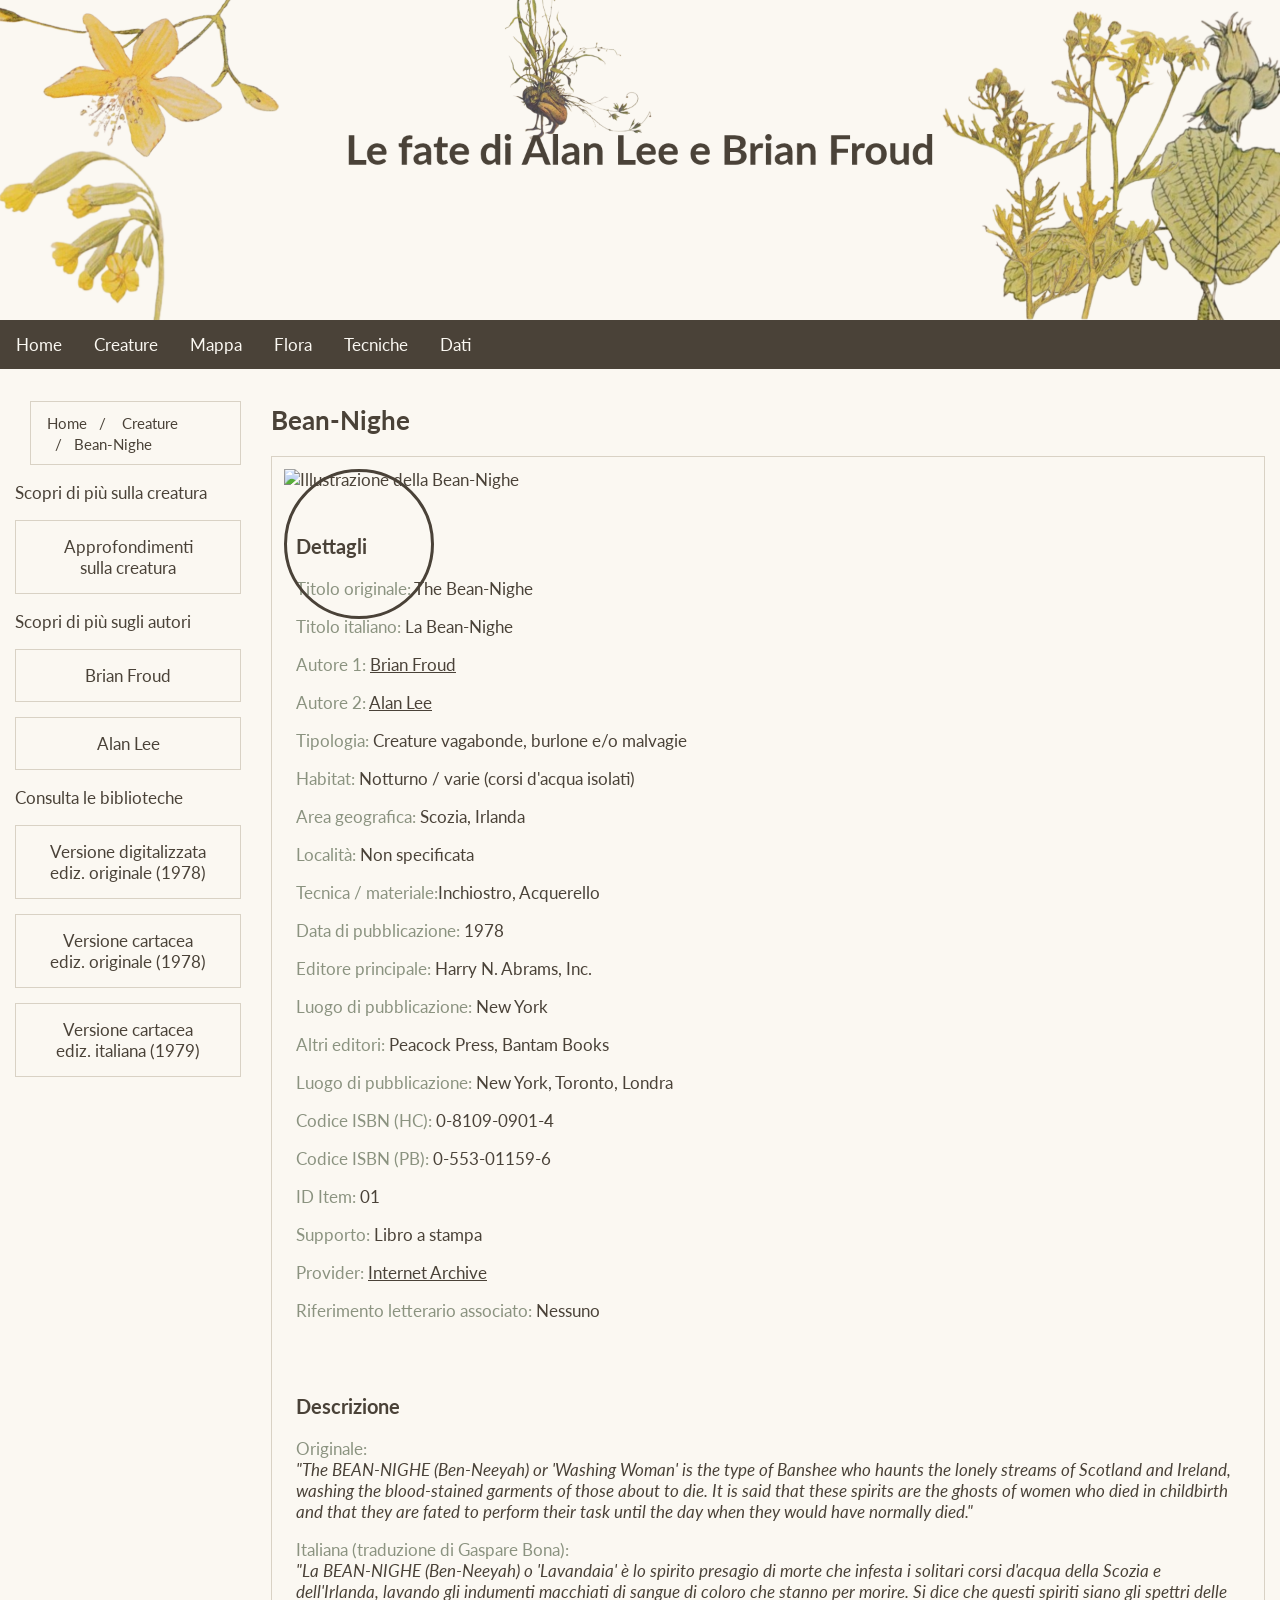
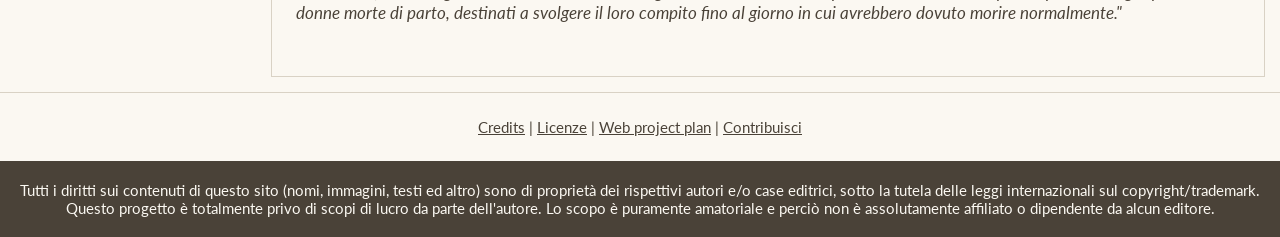
==== item.html @ 956781c7 "upload Le_fate_di_Alan_Lee_e_Brian_Froud" ====
<!DOCTYPE html>
<html lang="it">
  <head>
    <title>Le fate di Alan Lee e Brian Froud</title>
    <meta charset="utf-8" />
    <meta name="viewport" content="width=device-width, initial-scale=1" />
    <link rel="stylesheet" type="text/css" href="style/style.css" />
    <link rel="schema.DC" href="http://purl.org/dc/elements/1.1/" />
    <meta name="DC.Title" content="Le fate di Alan Lee e Brian Froud" />
    <meta name="DC.Creator" content="Ilaria Macchia" />
    <meta name="DC.Subject" content="Faeries, Alan Lee, Brian Froud, Illustrazioni, Tassonomia fantastica" />
    <meta name="DC.Description" content="Un sito web contenente le 185 illustrazioni del libro 'Fate' ('Faeries' in originale) di Alan Lee e Brian Froud." />
    <meta name="DC.Publisher" content="Github Pages" />
    <meta name="DC.Date" content="10-2026" />
    <meta name="DC.Type" content="InteractiveResource" />
    <meta name="DC.Format" content="text/html" />
    <meta name="DC.Source" content="Lee, Alan; Froud, Brian. Faeries. New York : Harry N. Abrams, Inc., 1978 (ISBN: 978-0-8109-0901-4)" />
    <meta name="DC.Language" content="it" />
    <meta name="DC.Rights" content="Progetto amatoriale senza scopo di lucro.">
  </head>
  <body>
    <!-- header -->
    <header>
      <div class="header">
        <a href="index.html" title="Vai alla home">
        <img src="img/layout/header.png" class="center responsive" alt="Piante e creatura presenti nell'opera"></a>
      </div>
    </header>
    
    <!-- navigation bar -->
    <nav>
      <div class="topnav">
        <a href="index.html" title="Vai alla home">Home</a>
        <a href="list-items.html" title="Vai al catalogo delle creature">Creature</a>
        <a href="mappa.html" title="Vai alla mappa">Mappa</a>
        <a href="#" title="Vai al catalogo della flora">Flora</a>
        <a href="#" title="Vai al catalogo delle tecniche e dei materiali">Tecniche</a>
        <a href="dati.html" title="Vai alla pagina dei dati">Dati</a>
      </div>
    </nav>

    <!-- two columns grid -->
    <div class="row">
      <!-- left column -->
      <div class="leftcolumn">
        <!-- breadcrumbs -->
        <div>
          <ul class="breadcrumb">
            <li><a href="index.html" title="Vai alla home">Home</a></li>
            <li>
              <a href="list-items.html" title="Vai al catalogo delle creature">Creature</a>
            </li>
            <li>Bean-Nighe</li>
          </ul>
        </div>
        
        <!-- scopri di più sulla creatura del folklore -->
        <div>
          <p>Scopri di più sulla creatura</p>
          <a
            href="https://en.wikipedia.org/wiki/Bean-nighe"
            class="btn bg-green"
            title="Vedi approfondimenti su Bean-nighe su Wikipedia"
            target="_blank">Approfondimenti sulla creatura</a>   
        </div>
        
        <!-- scopri di più sugli autori -->
        <div>
          <p>Scopri di più sugli autori</p>
          <a 
          href="https://en.wikipedia.org/wiki/Brian_Froud" 
          class="btn bg-green" 
          title="Vedi pagina Wikipedia su Brian Froud" target="_blank">Brian Froud</a>
          <a 
          href="https://en.wikipedia.org/wiki/Alan_Lee_(illustrator)" class="btn bg-green" 
          title="Vedi pagina Wikipedia su Alan Lee" target="_blank">Alan Lee</a>  
        </div>

        <!-- consulta le biblioteche / fonti -->
        <div>
            <p>Consulta le biblioteche</p>
            <a 
            href="https://archive.org/details/faeries0000bria/page/n117/mode/2up" 
            class="btn bg-green" 
            title="Vai a Internet Archive" target="_blank">Versione digitalizzata ediz. originale (1978)</a>
            <a 
            href="https://opac.sbn.it/risultati-ricerca-avanzata/-/opac-adv/index/4/ITICCUUBO2522072?monocampo=faeries+alan+lee+brian+froud" 
            class="btn bg-green" 
            title="Vai alle biblioteche SBN" target="_blank">Versione cartacea ediz. originale (1978)</a>
            <a href="https://opac.sbn.it/risultati-ricerca-avanzata/-/opac-adv/index/8/ITICCUTO00633293?monocampo=faeries+alan+lee+brian+froud" 
            class="btn bg-green" 
            title="Vai alle biblioteche SBN" target="_blank">Versione cartacea ediz. italiana (1979)</a>
        </div>
      </div>

      <!-- right column -->
      <div class="rightcolumn">
        <h2>Bean-Nighe</h2>
        <div class="border-section">
          <div class="img-magnifier-container">
            <img 
              id="itemImage"
              src="img/illustrazioni/irlanda/bean-nighe_hq.PNG"
              class="responsive img-item"
              alt="Illustrazione della Bean-Nighe"
              title="Illustrazione della Bean-Nighe">
          </div>
          <!-- metadati Dublin Core -->
          <div class="bg-white metadata pd-12">
            <h3>Dettagli</h3>
            <p><span class="dc.title">Titolo originale:</span> The Bean-Nighe</p>
            <p><span class="dc.title">Titolo italiano:</span> La Bean-Nighe</p>
            <p><span class="dc.creator">Autore 1:</span> <a href="https://en.wikipedia.org/wiki/Brian_Froud" target="_blank" title="Pagina Wikipedia su Brian Froud">Brian Froud</a></p>
            <p><span class="dc.creator">Autore 2:</span> <a href="https://en.wikipedia.org/wiki/Alan_Lee_(illustrator)" target="_blank" title="Pagina Wikipedia su Alan Lee">Alan Lee</a></p>
            <p><span class="dc.type">Tipologia:</span> Creature vagabonde, burlone e/o malvagie</p>
            <p><span class="dc.subject">Habitat:</span> Notturno / varie (corsi d'acqua isolati)</p>
            <p><span class="dc.coverage">Area geografica:</span> Scozia, Irlanda</p>
            <p><span class="dc.coverage">Località:</span> Non specificata</p>
            <p><span class="dc.format">Tecnica / materiale:</span>Inchiostro, Acquerello</p>
            <p><span class="dc.date">Data di pubblicazione:</span> 1978</p>
            <p><span class="dc.publisher">Editore principale:</span> Harry N. Abrams, Inc.</p>
            <p><span class="dc.coverage">Luogo di pubblicazione:</span> New York</p>
            <p><span class="dc.publisher">Altri editori:</span> Peacock Press, Bantam Books</p>
            <p><span class="dc.coverage">Luogo di pubblicazione:</span> New York, Toronto, Londra</p>
            <p><span class="dc.identifier">Codice ISBN (HC):</span> 0-8109-0901-4</p>
            <p><span class="dc.identifier">Codice ISBN (PB):</span> 0-553-01159-6</p>
            <p><span class="dc.identifier">ID Item:</span> 01</p>
            <p><span class="dc.format">Supporto:</span> Libro a stampa</p>
            <p><span class="dc.format">Provider:</span> <a href="https://archive.org/details/faeries0000bria/page/n118/mode/1up" target="_blank" title="Visualizza su Internet Archive">Internet Archive</a></p>
            <p><span class="dc.relation">Riferimento letterario associato:</span> Nessuno</p>
          </div>
          <!-- descrizione bilingue -->
          <div class="bg-white metadata pd-12">
            <h3 class="dc.description">Descrizione</h3>
            <p><span class="dc.description">Originale:</span><br>
            <em>"The BEAN-NIGHE (Ben-Neeyah) or 'Washing Woman' is the type of Banshee who haunts the lonely streams of Scotland and Ireland, washing the blood-stained garments of those about to die. 
            
            It is said that these spirits are the ghosts of women who died in childbirth and that they are fated to perform their task until the day when they would have normally died."</em></p>
            
            <p><span class="dc.description">Italiana (traduzione di Gaspare Bona):</span><br>
            <em>"La BEAN-NIGHE (Ben-Neeyah) o 'Lavandaia' è lo spirito presagio di morte che infesta i solitari corsi d'acqua della Scozia e dell'Irlanda, lavando gli indumenti macchiati di sangue di coloro che stanno per morire. 

            Si dice che questi spiriti siano gli spettri delle donne morte di parto, destinati a svolgere il loro compito fino al giorno in cui avrebbero dovuto morire normalmente."</em></p>
          </div>
        </div>
      </div>
    </div>

    <!-- footer -->
    <footer>
      <div class="footer">
        <p><a href="#" title="Credits">Credits</a> | <a href="#" title="Licenze">Licenze</a> | <a href="wpp.html" title="Piano di progetto">Web project plan</a> | <a href="#" title="Contribuisci">Contribuisci</a></p>
      </div>
      <div class="copyright">
        <p>Tutti i diritti sui contenuti di questo sito (nomi, immagini, testi ed altro) sono di proprietà dei rispettivi autori e/o case editrici, sotto la tutela delle leggi internazionali sul copyright/trademark.

        Questo progetto è totalmente privo di scopi di lucro da parte dell'autore. Lo scopo è puramente amatoriale e perciò non è assolutamente affiliato o dipendente da alcun editore.
        </p>
      </div>
    </footer>

    <!-- script -->
    <script src="js/main.js"></script>
  </body>
</html>
---- style/style.css ----
/* FONTS */
/* Importazione del font Lato */
@import url("https://fonts.googleapis.com/css2?family=Lato:ital,wght@0,300;0,400;0,700;1,300;1,400&display=swap");

/* BASICS */

* {
  box-sizing: border-box;
  font-family: "Lato", sans-serif;
  -webkit-font-smoothing: antialiased;
}

/* html */
html {
  height: 100%;
}

/* body*/
body {
  color: #4a4238; /* Testo color seppia scuro */
  font-size: 17px;
  margin: 0;
  height: 100%;
  background-color: #fbf8f2; /* Sfondo carta pergamena delicata */
}

/* a */
a {
  color: #4a4238;
}

a:hover {
  color: #8b9380;
}

/* background */
.bg-white {
  background-color: #fbf8f2;
}

.bg-green {
  background-color: #8b9380; /* Accento salvia tenue */
}

.bg-brown {
  background-color: #4a4238; /* Seppia principale */
}

/* Sostituito bg-black con bg-brown per coerenza con la palette */
.bg-brown {
  background-color: #4a4238;
  color: #fbf8f2;
}

/* bold */
.bold {
  font-weight: bold;
}

/* underline */
.underline {
  text-decoration: underline;
}

/* colors */
.txt-light {
  color: #fbf8f2;
}

/* border */
.border-section {
  padding: 12px 12px;
  border: 1px solid #d9d2c5;
}

/* padding */
.pd-12 {
  margin: 12px 0;
  padding: 12px;
}

/* LAYOUT */

/* header */
.header {
  background-color: #fbf8f2;
  padding: none;
  text-align: center;
}

.header img {
  width: 100%;
  height: auto;
}

/* navigation bar - CORRETTA PER MANTENERE FISSA LA TONALITÀ SCURA */
.topnav {
  background-color: #4a4238;
  overflow: hidden;
}

.topnav a {
  color: #fbf8f2;
  display: block;
  float: left;
  padding: 14px 16px;
  text-align: center;
  text-decoration: none;
  background-color: #4a4238;
}

.topnav a:hover {
  background-color: #4a4238;
  color: #fbf8f2;
}

/* SOLO IL LINK ATTIVO mostra lo sfondo pergamena e il testo seppia */
.topnav a.active {
  color: #4a4238;
  background-color: #fbf8f2;
}

/* row */
.row {
  display: flex;
  flex-wrap: wrap;
}

.row:after {
  content: "";
  display: table;
  clear: both;
}

/* one column */
.column {
  float: left;
  padding: 5%;
  width: 100%;
}

/* two columns */
/* left column */
.leftcolumn {
  float: left;
  padding: 15px;
  width: 20%;
}

/* right column */
.rightcolumn {
  float: left;
  padding: 15px;
  width: 80%;
}

/* equal columns */
.equalcolumn {
  display: flex;
  flex-direction: column;
  padding: 15px;
  width: 50%;
}

/* responsive column */
@media screen and (max-width: 600px) {
  /* columns */
  .column,
  .leftcolumn,
  .rightcolumn,
  .equalcolumn {
    width: 100%;
  }
}

/* footer */
.footer {
  background-color: #fbf8f2;
  font-size: 15px;
  padding: 10px;
  text-align: center;
  border-top: 1px solid #d9d2c5;
}

/* footer */
.copyright {
  background-color: #4a4238;
  color: #fbf8f2;
  font-size: 15px;
  padding: 5px;
  text-align: center;
}

/* COMPONENTS */
/* img */
/* img responsive */
.responsive {
  width: 100%;
  height: auto;
}

/* img center */
.center {
  display: block;
  margin: 0 auto;
}

.img-constrained {
  max-width: 600px; 
  width: 100%;
  height: auto;
  display: block;
  margin: 0 auto;
}

.img-item {
  width: 100%;
  height: auto;
}

/* button */
.btn {
  display: block;
  border: none;
  color: #4a4238;
  margin-top: 15px;
  padding: 15px 30px;
  cursor: pointer;
  text-align: center;
  text-decoration: none;
  background-color: #fbf8f2;
  border: 1px solid #d9d2c5;
  transition: background-color 0.3s ease, color 0.3s ease;
}

/* modifica apportata: forza il testo a rimanere visibile e chiaro in hover */
.btn:hover, .btn:hover * {
  background-color: #8b9380;
  color: #fbf8f2 !important;
}

.default {
  background-color: #fbf8f2;
  color: #4a4238;
  border: 1px solid #d9d2c5;
}

.default:hover {
  background: #8b9380;
  color: #fbf8f2;
}

/* search bar */
form.example {
  margin: auto;
  max-width: 300px;
}

form.example input[type="text"] {
  padding: 10px;
  font-size: 13px;
  border: 1px solid #d9d2c5;
  float: left;
  width: 80%;
  background: #fff;
}

form.example button {
  float: left;
  width: 20%;
  padding: 10px;
  color: #fbf8f2;
  font-size: 13px;
  border: 1px solid #d9d2c5;
  border-left: none;
  cursor: pointer;
  background-color: #4a4238;
}

form.example button:hover {
  background: #8b9380;
}

form.example::after {
  content: "";
  clear: both;
  display: table;
}

/* tabs */
.tab {
  overflow: hidden;
  border: 1px solid #d9d2c5;
  background-color: #fbf8f2;
}

.tab button {
  background-color: inherit;
  float: left;
  font-size: 15px;
  border: none;
  outline: none;
  cursor: pointer;
  padding: 14px 16px;
  transition: 0.3s;
  color: #4a4238;
}

.tab button:hover {
  background-color: #8b9380;
  color: #fbf8f2;
}

.tab button.active {
  background-color: #8b9380;
  color: #fbf8f2;
}

.tabcontent {
  display: none;
  padding: 6px 12px;
  border: 1px solid #d9d2c5;
  border-top: none;
  background-color: #fff;
}

/* pagination */
.pagination {
  font-size: 13px;
  margin: 20px 0;
  text-align: center;
}

.pagination a {
  color: #4a4238;
  padding: 8px 16px;
  text-decoration: none;
  transition: background-color 0.3s;
}

.pagination a.active {
  background-color: #4a4238;
  color: #fbf8f2;
}

.pagination a:hover:not(.active) {
  background-color: #8b9380;
  color: #fbf8f2;
}

/* cards */
.card {
  background-color: #ffffff;
  box-shadow: 0 4px 8px 0 rgba(74, 66, 56, 0.1);
  transition: 0.3s;
  display: flex;
  flex-direction: column;
  flex-grow: 1;
  margin-bottom: 20px;
  border: 1px solid #d9d2c5;
}

.card:hover {
  box-shadow: 0 8px 16px 0 rgba(74, 66, 56, 0.2);
}


.container {
  padding: 8px 12px;
  flex-grow: 1;
  display: flex;
  flex-direction: column;
  justify-content: space-between;
}

.container h4 {
  margin: 2px 0 4px 0;
  font-size: 15px;
  color: #4a4238;
}

.container p {
  margin: 2px 0;
  font-size: 13px;
}

.card a {
  margin-bottom: 8px;
  color: #4a4238;
}

.card a:hover {
  color: #8b9380;
}


.card .img,
.card [class^="img-"] {
  background-repeat: no-repeat;
  background-size: cover;
  background-position: top center;
  background-color: #fbf8f2;
  height: 420px;
}

/* img irlanda */
.card .img-irlanda-1 {
  background-image: url("../img/illustrazioni/irlanda/bean-nighe_hq.PNG");
}

.card .img-irlanda-2 {
  background-image: url("../img/illustrazioni/irlanda/cluricaun_hq.PNG");
}

.card .img-irlanda-3 {
  background-image: url("../img/illustrazioni/irlanda/daoine_sidhe.PNG");
}

.card .img-irlanda-4 {
  background-image: url("../img/illustrazioni/irlanda/kelpie_hq.PNG");
}

/* img scozia */
.card .img-scozia-1 {
  background-image: url("../img/illustrazioni/scozia/bean-nighe_hq.PNG");
}

.card .img-scozia-2 {
  background-image: url("../img/illustrazioni/scozia/ghillie_dhu.PNG");
}

.card .img-scozia-3 {
  background-image: url("../img/illustrazioni/scozia/fachan_hq.PNG");
}

.card .img-scozia-4 {
  background-image: url("../img/illustrazioni/scozia/kelpie_hq.PNG");
}

/* img galles */
.card .img-galles-1 {
  background-image: url("../img/illustrazioni/galles/bwca.PNG");
}

.card .img-galles-2 {
  background-image: url("../img/illustrazioni/galles/coblynau.PNG");
}

.card .img-galles-3 {
  background-image: url("../img/illustrazioni/galles/dama_caerphilly_hq.PNG");
}

.card .img-galles-4 {
  background-image: url("../img/illustrazioni/galles/gwragedd_annwn.PNG");
}

/* img inghilterra */
.card .img-inghilterra-1 {
  background-image: url("../img/illustrazioni/inghilterra/berretto_rosso_hq.PNG");
}

.card .img-inghilterra-2 {
  background-image: url("../img/illustrazioni/inghilterra/duergar.PNG");
}

.card .img-inghilterra-3 {
  background-image: url("../img/illustrazioni/inghilterra/jenny_dentiverdi_hq.PNG");
}

.card .img-inghilterra-4 {
  background-image: url("../img/illustrazioni/inghilterra/incatenato_hq.PNG");
}

/* img germania */
.card .img-germania-1 {
  background-image: url("../img/illustrazioni/germania/coboldi.PNG");
}

.card .img-germania-2 {
  background-image: url("../img/illustrazioni/germania/nani.PNG");
}

.card .img-germania-3 {
  background-image: url("../img/illustrazioni/germania/wichtlein.PNG");
}

/* img isola-di-man */
.card .img-isola-di-man-1 {
  background-image: url("../img/illustrazioni/isola_di_man/fenoderee.PNG");
}

.card .img-isola-di-man-2 {
  background-image: url("../img/illustrazioni/isola_di_man/leanan-sidhe_hq.PNG");
}

/* accordion */
.accordion {
  background-color: #fbf8f2;
  color: #4a4238;
  cursor: pointer;
  font-size: 17px;
  padding: 18px;
  width: 100%;
  text-align: left;
  border: 1px solid #d9d2c5;
  outline: none;
  transition: 0.4s;
}

.active,
.accordion:hover {
  background-color: #8b9380;
  color: #fbf8f2;
}

.panel {
  padding: 0 18px;
  background-color: white;
  display: none;
  overflow: hidden;
}

.panel a {
  margin-bottom: 16px;
  text-align: center;
  width: 20%;
}

.accordion:after {
  content: "\002B";
  font-size: 13px;
  color: #fbf8f2;
  float: right;
  margin-left: 5px;
}

.accordion.active:after {
  content: "\2212";
}

.accordion span,
.tab span,
.tabcontent span,
.metadata span {
  color: #8b9380;
}


.hero-image {
  background-image: linear-gradient(rgba(74, 66, 56, 0.4), rgba(74, 66, 56, 0.4)),
    url("../img/layout/hero-image.jpg");
  height: 80vh;
  background-position: center center;
  background-repeat: no-repeat;
  background-size: cover;
  position: relative;
  display: flex;
  align-items: center;
  justify-content: center;
  text-align: center;
}

.hero-text {
  position: relative;
  z-index: 2;
  color: #fbf8f2;
  padding: 20px;
  max-width: 900px;
}

.hero-text h1 {
  font-family: "Lato", sans-serif;
  font-weight: 700;
  font-size: 3.5rem;
  letter-spacing: 2px;
  margin-bottom: 15px;
  color: #fbf8f2;
  text-shadow: 0 3px 6px rgba(74, 66, 56, 0.8);
}

.hero-text p {
  font-size: 1.25rem;
  line-height: 1.6;
  margin-bottom: 25px;
  color: #fbf8f2;
  text-shadow: 0 2px 4px rgba(74, 66, 56, 0.7);
}


.hero-image .btn {
  display: inline-block;
  margin: 0 auto;
  padding: 12px 30px;
  background-color: #8b9380;
  color: #fbf8f2;
  border: 1px solid #fbf8f2;
  text-decoration: none;
  font-size: 15px;
  font-weight: 700;
  transition: background-color 0.3s ease;
  cursor: pointer;
}

.hero-image .btn:hover {
  background-color: #4a4238;
  color: #fbf8f2;
}

/* breadcrumbs */
ul.breadcrumb {
  padding: 10px 16px;
  list-style: none;
  background-color: #fbf8f2;
  border: 1px solid #d9d2c5;
  width: fit-content;
  margin-left: 15px;
}

ul.breadcrumb li {
  display: inline;
  font-size: 15px;
}

ul.breadcrumb li + li:before {
  padding: 8px;
  color: #4a4238;
  content: "/\00a0";
}

ul.breadcrumb li a {
  color: #4a4238;
  text-decoration: none;
}

ul.breadcrumb li a:hover {
  color: #8b9380;
  text-decoration: underline;
}

/* stili pagina dati e tabella */
.download-box {
  margin-bottom: 25px;
  background-color: #ffffff;
}

.download-box h3 {
  margin-top: 0;
  color: #4a4238;
}

.data-table {
  width: 100%;
  border-collapse: collapse;
  margin: 15px 0;
  font-size: 14px;
  text-align: left;
  background-color: #ffffff;
  border: 1px solid #d9d2c5;
}

.data-table th {
  background-color: #4a4238; /* sfondo seppia scuro per l'intestazione */
  color: #fbf8f2;
  font-weight: 700;
  padding: 12px 10px;
  border: 1px solid #d9d2c5;
}

.data-table td {
  padding: 10px;
  border: 1px solid #d9d2c5;
  color: #4a4238;
}

/* righe alternate in pergamena */
.data-table tbody tr:nth-child(even) {
  background-color: #fbf8f2;
}

.data-table tbody tr:hover {
  background-color: #e6e0d4;
}

/* stili aggiuntivi pagina dati */
.download-btn-container {
  display: inline-block;
  width: auto;
  padding: 10px 20px;
}

.table-responsive-container {
  overflow-x: auto;
}

/* contenitore responsive mappa */
.map-container-full {
  position: relative;
  overflow: hidden;
  width: 100%;
  padding-top: 75%; 
  margin-top: 15px;
  margin-bottom: 25px;
  border: 1px solid #d9d2c5;
  background-color: #ffffff;
  box-shadow: 0 4px 8px 0 rgba(74, 66, 56, 0.1);
}

.map-container-full iframe {
  position: absolute;
  top: 0;
  left: 0;
  bottom: 0;
  right: 0;
  width: 100%;
  height: 100%;
  border: none;
  display: block;
}

/* --- stili per magnifier --- */
.img-magnifier-container {
  position: relative;
  display: inline-block;
}

.img-magnifier-glass {
  position: absolute;
  border: 3px solid #4a4238; /* bordo */
  border-radius: 50%;       /* cricolare */
  cursor: none;
  width: 150px;
  height: 150px;
}

/* responsive column e correzioni per dispositivi mobili */
@media screen and (max-width: 600px) {
  /* Colonne a tutta larghezza */
  .column,
  .leftcolumn,
  .rightcolumn,
  .equalcolumn {
    width: 100%;
  }

  /* 1. La barra di navigazione diventa verticale su smartphone */
  .topnav a {
    float: none;
    display: block;
    width: 100%;
    text-align: left;
  }

  /* 2. I pulsanti nei pannelli dell'accordion occupano tutta la larghezza */
  .panel a {
    width: 100% !important;
    display: block;
  }

  /* 3. Ridimensionamento del titolo principale (hero) per evitare overflow */
  .hero-text h1 {
    font-size: 2.2rem;
  }

  .hero-text p {
    font-size: 1rem;
  }
}

/* --- Regole per il layout e la documentazione WPP --- */

/* margine superiore per le sezioni interne del WPP */
.wpp-section-margin {
  margin-top: 20px;
}

/* colore e formattazione coerente per elenchi e testo scuro nel WPP */
.rightcolumn ul li,
.border-section ul li {
  color: #4a4238; /* Seppia scuro coerente con la palette del sito */
}
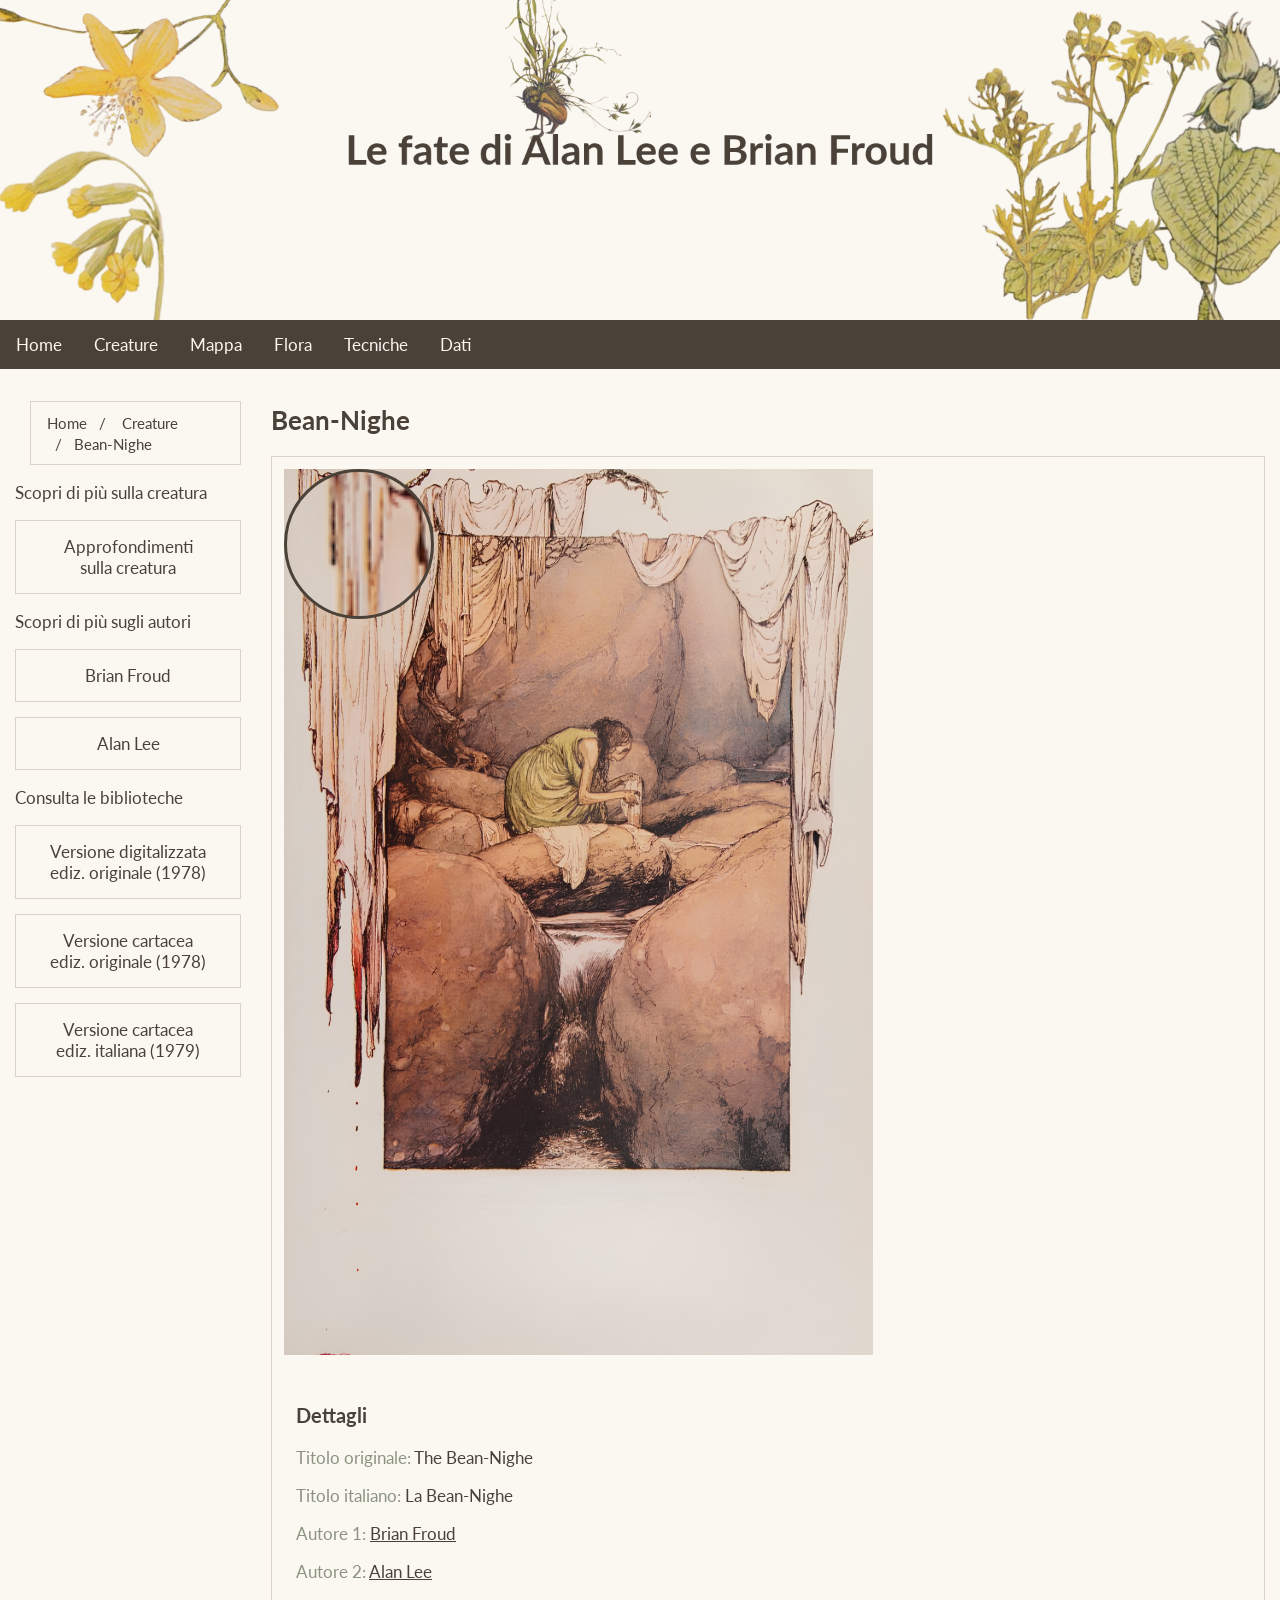
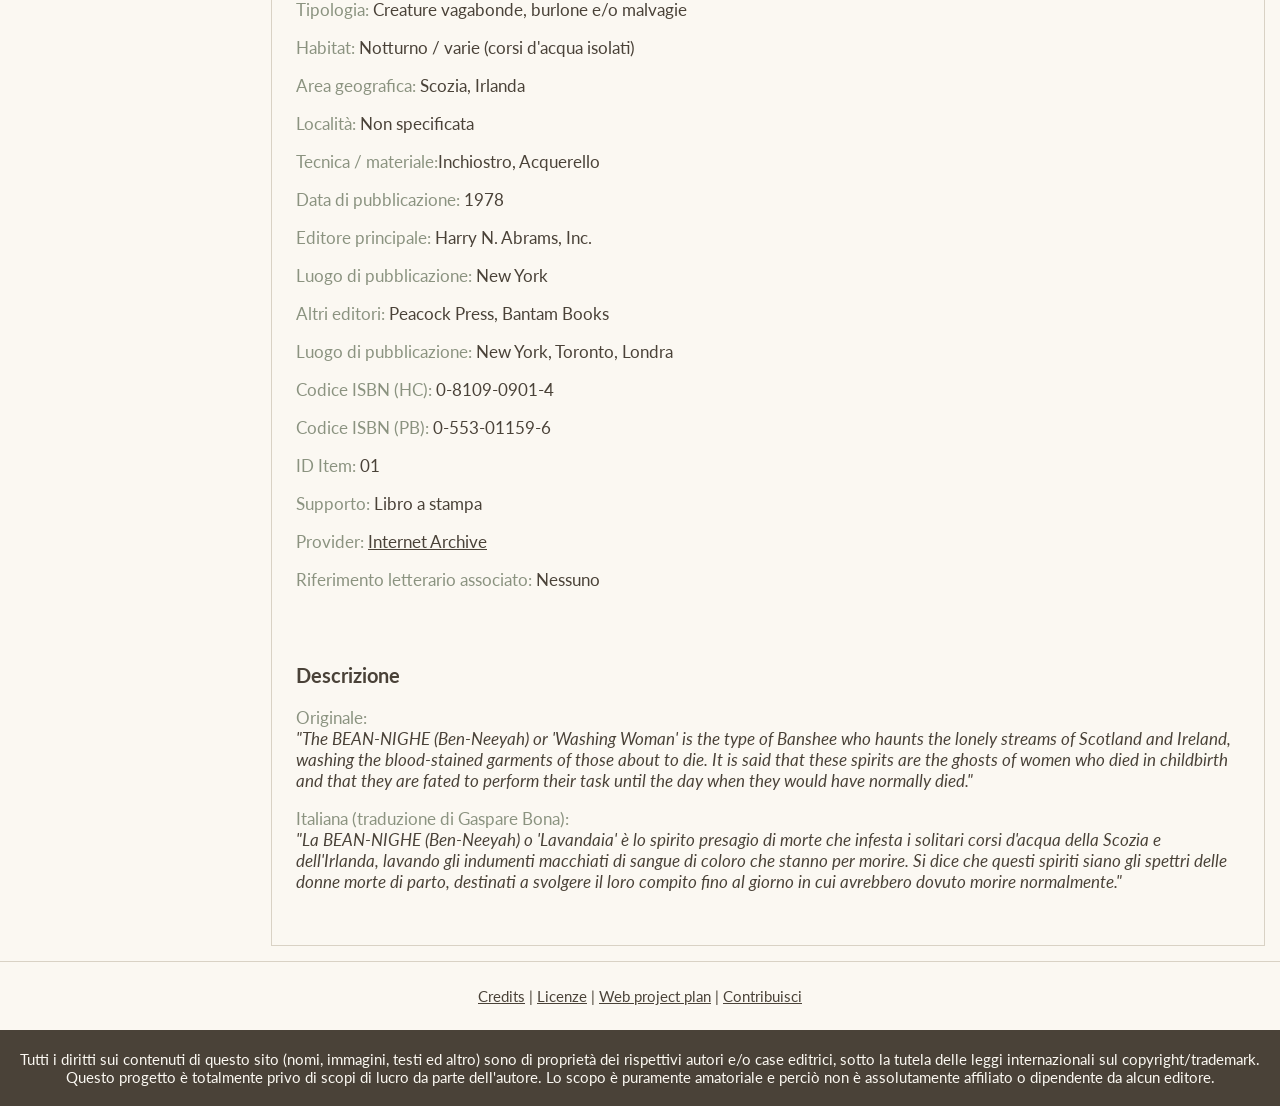
==== commit 9928db53: "Update item.html" ====
--- a/item.html
+++ b/item.html
@@ -100,7 +100,7 @@
           <div class="img-magnifier-container">
             <img 
               id="itemImage"
-              src="img/illustrazioni/irlanda/bean-nighe_hq.PNG"
+              src="img/illustrazioni/irlanda/bean-nighe_hq.png"
               class="responsive img-item"
               alt="Illustrazione della Bean-Nighe"
               title="Illustrazione della Bean-Nighe">
@@ -162,4 +162,4 @@
     <!-- script -->
     <script src="js/main.js"></script>
   </body>
-</html>+</html>
--- a/style/style.css
+++ b/style/style.css
@@ -777,4 +777,4 @@
 .rightcolumn ul li,
 .border-section ul li {
   color: #4a4238; /* Seppia scuro coerente con la palette del sito */
-}+}
